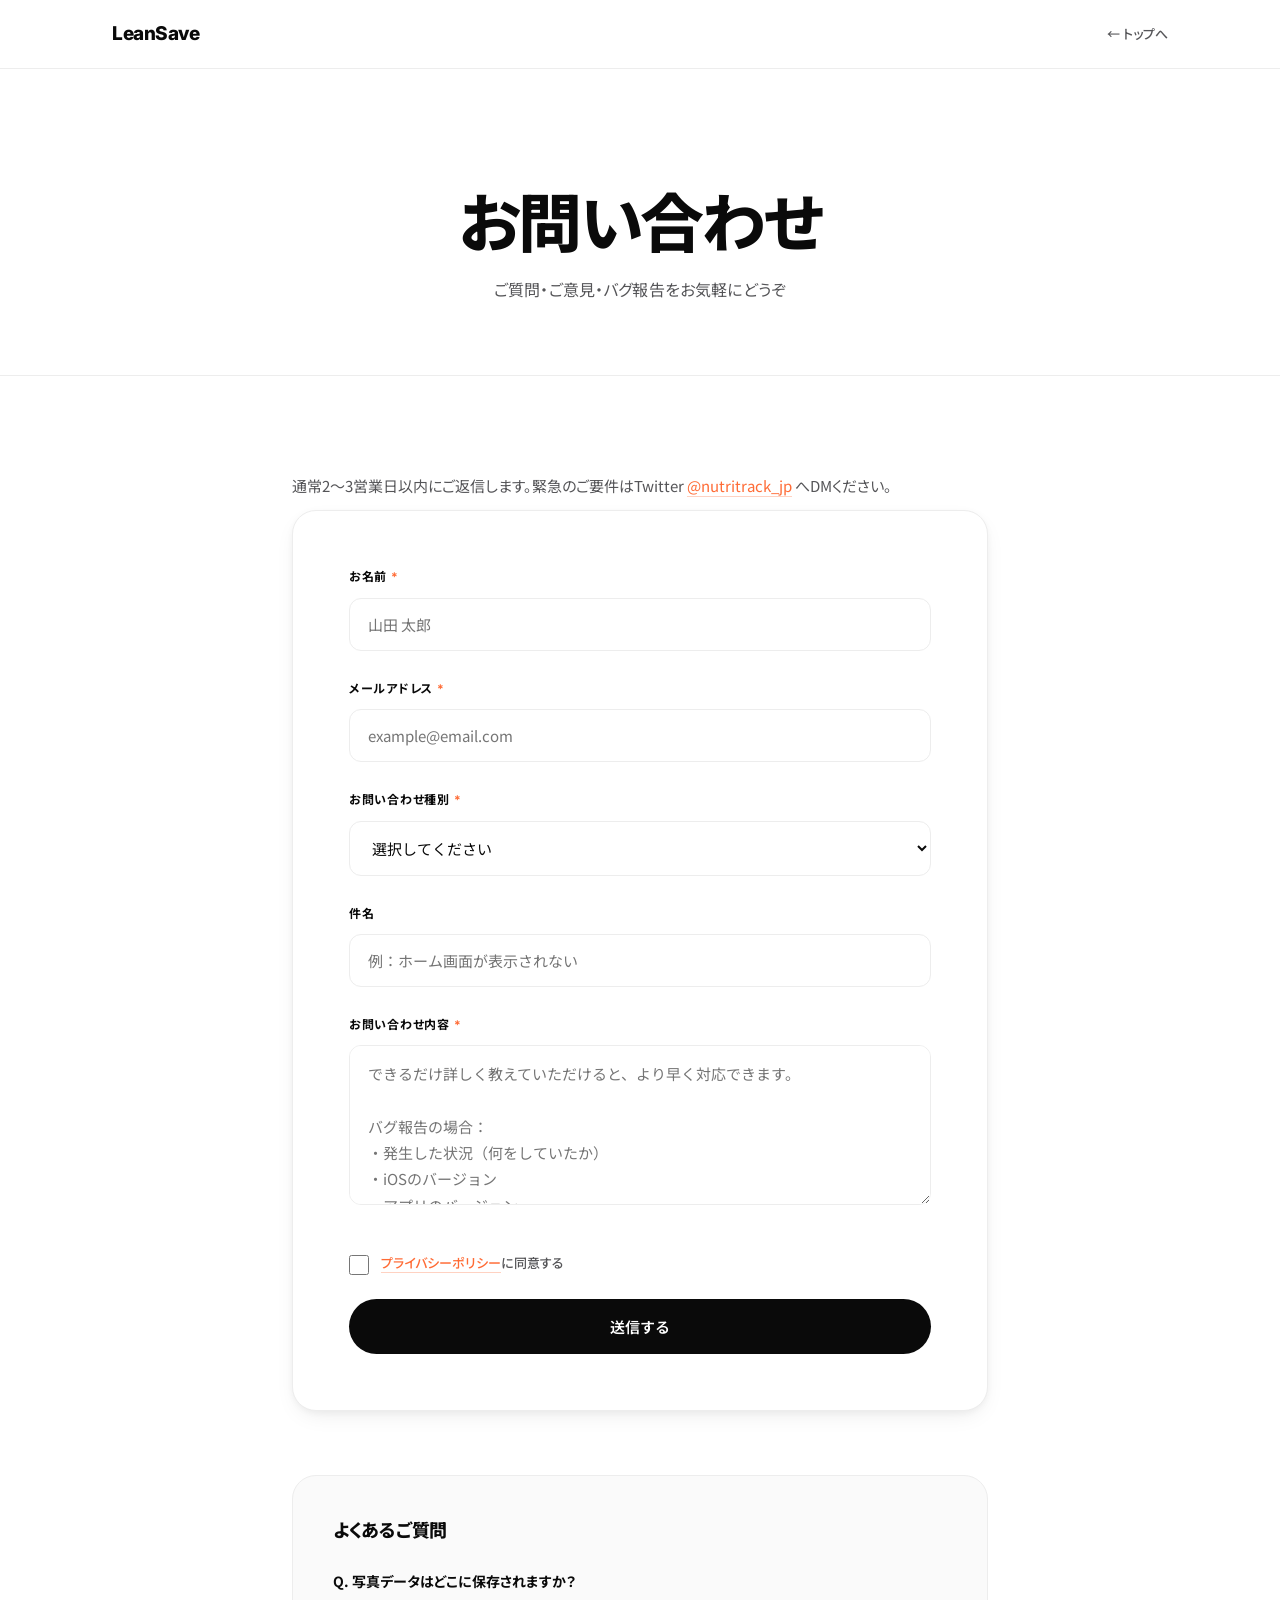
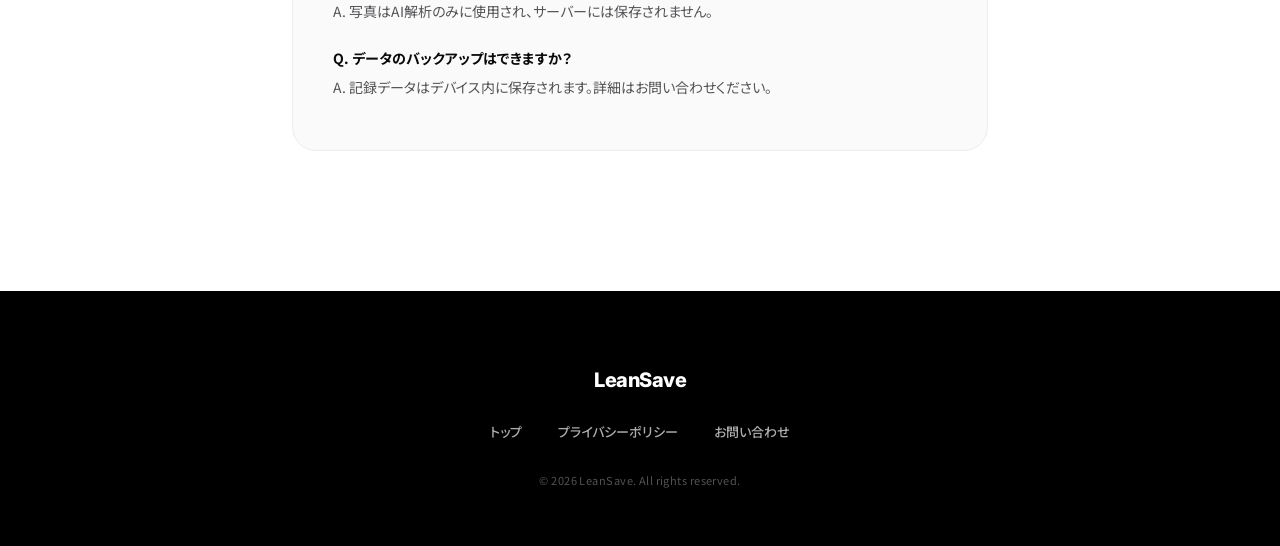
==== contact.html @ c2c053e9 "Initial LP" ====
<!DOCTYPE html>
<html lang="ja">
<head>
  <meta charset="UTF-8">
  <meta name="viewport" content="width=device-width, initial-scale=1.0">
  <title>お問い合わせ | LeanSave</title>
  <link rel="stylesheet" href="style.css">
</head>
<body>

<nav>
  <div class="inner">
    <a href="index.html" class="nav-logo">LeanSave</a>
    <a href="index.html" class="nav-back">← トップへ</a>
  </div>
</nav>

<div class="page-header">
  <h1>お問い合わせ</h1>
  <p>ご質問・ご意見・バグ報告をお気軽にどうぞ</p>
</div>

<div class="page-content">
  <p class="contact-lead">
    通常2〜3営業日以内にご返信します。緊急のご要件はTwitter
    <a href="https://twitter.com/nutritrack_jp" target="_blank" rel="noopener">@nutritrack_jp</a>
    へDMください。
  </p>

  <div class="contact-form">
    <form id="contact-form" onsubmit="handleSubmit(event)">

      <div class="form-group">
        <label for="name">お名前<span class="required">*</span></label>
        <input type="text" id="name" name="name" placeholder="山田 太郎" required>
      </div>

      <div class="form-group">
        <label for="email">メールアドレス<span class="required">*</span></label>
        <input type="email" id="email" name="email" placeholder="example@email.com" required>
      </div>

      <div class="form-group">
        <label for="category">お問い合わせ種別<span class="required">*</span></label>
        <select id="category" name="category" required>
          <option value="" disabled selected>選択してください</option>
          <option value="bug">バグ報告・不具合</option>
          <option value="feature">機能要望・改善提案</option>
          <option value="privacy">プライバシー・データについて</option>
          <option value="press">取材・プレス関連</option>
          <option value="other">その他</option>
        </select>
      </div>

      <div class="form-group">
        <label for="subject">件名</label>
        <input type="text" id="subject" name="subject" placeholder="例：ホーム画面が表示されない">
      </div>

      <div class="form-group">
        <label for="message">お問い合わせ内容<span class="required">*</span></label>
        <textarea id="message" name="message" placeholder="できるだけ詳しく教えていただけると、より早く対応できます。&#10;&#10;バグ報告の場合：&#10;・発生した状況（何をしていたか）&#10;・iOSのバージョン&#10;・アプリのバージョン" required></textarea>
      </div>

      <div class="form-privacy">
        <input type="checkbox" id="privacy-agree" required>
        <label for="privacy-agree">
          <a href="privacy.html">プライバシーポリシー</a>に同意する
        </label>
      </div>

      <div class="form-submit">
        <button type="submit" class="btn-primary-full">送信する</button>
      </div>

    </form>

    <div id="success-message" class="success-panel" role="status" aria-live="polite">
      <div class="success-icon" aria-hidden="true">
        <svg viewBox="0 0 24 24" fill="none" stroke="currentColor" stroke-width="2.5" stroke-linecap="round" stroke-linejoin="round"><path d="M20 6L9 17l-5-5"></path></svg>
      </div>
      <h3>送信完了しました</h3>
      <p>お問い合わせありがとうございます。<br>2〜3営業日以内にご返信します。</p>
      <button onclick="resetForm()" class="btn-outline">新しいお問い合わせ</button>
    </div>
  </div>

  <div class="faq-panel">
    <h3>よくあるご質問</h3>
    <div class="faq-item">
      <p class="q">Q. 写真データはどこに保存されますか？</p>
      <p class="a">A. 写真はAI解析のみに使用され、サーバーには保存されません。</p>
    </div>
    <div class="faq-item">
      <p class="q">Q. データのバックアップはできますか？</p>
      <p class="a">A. 記録データはデバイス内に保存されます。詳細はお問い合わせください。</p>
    </div>
  </div>
</div>

<footer>
  <div class="footer-logo">LeanSave</div>
  <div class="footer-links">
    <a href="index.html">トップ</a>
    <a href="privacy.html">プライバシーポリシー</a>
    <a href="contact.html">お問い合わせ</a>
  </div>
  <div class="footer-copy">© 2026 LeanSave. All rights reserved.</div>
</footer>

<script>
function handleSubmit(e) {
  e.preventDefault();
  document.getElementById('contact-form').style.display = 'none';
  document.getElementById('success-message').style.display = 'block';
  window.scrollTo({ top: document.querySelector('.contact-form').offsetTop - 80, behavior: 'smooth' });
}

function resetForm() {
  document.getElementById('contact-form').reset();
  document.getElementById('contact-form').style.display = 'block';
  document.getElementById('success-message').style.display = 'none';
}
</script>

</body>
</html>
---- style.css ----
@import url('https://fonts.googleapis.com/css2?family=Inter:wght@400;500;600;700;800;900&family=Noto+Sans+JP:wght@400;500;700;900&display=swap');

/* ==========================================================================
   LeanSave LP — Simple / Premium / Mobile-first
   ========================================================================== */

*, *::before, *::after { box-sizing: border-box; margin: 0; padding: 0; }

:root {
  /* Brand */
  --accent: #FF6B35;
  --accent-dark: #E85A27;
  --accent-soft: #FFF3EC;
  --gradient: linear-gradient(135deg, #FF6B35 0%, #FF8C5A 100%);

  /* Neutrals — near-monochrome */
  --bg: #FFFFFF;
  --bg-soft: #FAFAFA;
  --bg-dark: #0A0A0A;
  --surface: #F5F5F5;
  --surface-2: #EFEFEF;
  --border: #EDEDED;
  --border-strong: #DCDCDC;
  --text-primary: #0A0A0A;
  --text-secondary: #555558;
  --text-tertiary: #9A9AA0;
  --text-on-dark: #FFFFFF;
  --text-on-dark-dim: rgba(255, 255, 255, 0.56);

  /* Radii */
  --radius-sm: 10px;
  --radius-md: 16px;
  --radius-lg: 24px;
  --radius-xl: 32px;

  /* Shadows */
  --shadow-sm: 0 1px 2px rgba(10, 10, 10, 0.04), 0 2px 6px rgba(10, 10, 10, 0.04);
  --shadow-md: 0 8px 24px -8px rgba(10, 10, 10, 0.10), 0 2px 6px rgba(10, 10, 10, 0.04);
  --shadow-lg: 0 32px 80px -24px rgba(10, 10, 10, 0.24), 0 8px 24px rgba(10, 10, 10, 0.06);
  --shadow-accent: 0 12px 32px -10px rgba(255, 107, 53, 0.45);

  /* Motion */
  --ease: cubic-bezier(0.22, 1, 0.36, 1);

  /* Typography */
  --font-display: 'Inter', 'Noto Sans JP', -apple-system, BlinkMacSystemFont, sans-serif;
  --font-body: 'Noto Sans JP', 'Inter', -apple-system, BlinkMacSystemFont, sans-serif;
}

html { scroll-behavior: smooth; -webkit-text-size-adjust: 100%; }

body {
  font-family: var(--font-body);
  background: var(--bg);
  color: var(--text-primary);
  line-height: 1.7;
  font-size: 16px;
  font-feature-settings: "palt";
  -webkit-font-smoothing: antialiased;
  -moz-osx-font-smoothing: grayscale;
  text-rendering: optimizeLegibility;
}

a { color: var(--text-primary); text-decoration: none; transition: opacity 0.2s var(--ease); }
a:hover { opacity: 0.7; }

button { font-family: inherit; }
img, svg { display: block; max-width: 100%; }

:focus-visible {
  outline: 2px solid var(--accent);
  outline-offset: 3px;
  border-radius: 6px;
}

/* ==========================================================================
   Layout
   ========================================================================== */
.container { max-width: 1120px; margin: 0 auto; padding: 0 32px; }
.container-narrow { max-width: 880px; margin: 0 auto; padding: 0 32px; }

/* ==========================================================================
   Nav
   ========================================================================== */
nav {
  position: sticky; top: 0; z-index: 100;
  background: rgba(255, 255, 255, 0.82);
  backdrop-filter: saturate(180%) blur(20px);
  -webkit-backdrop-filter: saturate(180%) blur(20px);
  border-bottom: 1px solid var(--border);
  padding: 18px 0;
}
nav .inner {
  max-width: 1120px; margin: 0 auto; padding: 0 32px;
  display: flex; align-items: center; justify-content: space-between;
}
.nav-logo {
  font-family: var(--font-display);
  font-size: 19px; font-weight: 800;
  color: var(--text-primary);
  letter-spacing: -0.025em;
  display: flex;
  align-items: center;
  gap: 8px;
}
.nav-logo-img {
  width: 28px;
  height: 28px;
  object-fit: contain;
}
.nav-logo:hover { opacity: 1; }
.footer-logo-img {
  width: 32px;
  height: 32px;
  object-fit: contain;
  display: block;
  margin: 0 auto 8px;
}
.nav-back {
  font-size: 13px;
  color: var(--text-secondary);
  font-weight: 500;
}
.nav-cta {
  background: var(--text-primary);
  color: #fff;
  border: none;
  border-radius: 999px;
  padding: 11px 22px;
  font-size: 13px;
  font-weight: 600;
  cursor: pointer;
  letter-spacing: 0.01em;
  transition: transform 0.3s var(--ease), background 0.3s var(--ease);
}
.nav-cta:hover { transform: translateY(-1px); background: var(--accent); }
.nav-cta:active { transform: translateY(0); }

/* ==========================================================================
   Hero
   ========================================================================== */
.hero {
  position: relative;
  padding: 140px 32px 160px;
  text-align: center;
  overflow: hidden;
  background: #FFFFFF;
}
.hero::before {
  content: '';
  position: absolute;
  top: -20%; left: 50%;
  width: 1100px; height: 1100px;
  transform: translateX(-50%);
  background: radial-gradient(circle at center, rgba(255, 107, 53, 0.08), transparent 55%);
  pointer-events: none;
  z-index: 0;
}
.hero > * { position: relative; z-index: 1; }

.hero-eyebrow {
  display: inline-block;
  font-family: var(--font-display);
  font-size: 12px;
  font-weight: 600;
  color: var(--accent);
  letter-spacing: 0.22em;
  text-transform: uppercase;
  margin-bottom: 36px;
}

.hero h1 {
  font-family: var(--font-display);
  font-size: clamp(44px, 8vw, 80px);
  font-weight: 800;
  line-height: 1.08;
  letter-spacing: -0.045em;
  margin-bottom: 32px;
  color: var(--text-primary);
  max-width: 980px;
  margin-left: auto;
  margin-right: auto;
}
.hero h1 .accent {
  background: var(--gradient);
  -webkit-background-clip: text;
  background-clip: text;
  color: transparent;
}

.hero-sub {
  font-size: 17px;
  color: var(--text-secondary);
  max-width: 520px;
  margin: 0 auto 56px;
  line-height: 1.75;
  letter-spacing: 0.005em;
}

/* Hero form — pill shape */
.hero-form {
  display: flex;
  gap: 6px;
  justify-content: center;
  max-width: 480px;
  margin: 0 auto 16px;
  padding: 6px;
  background: #fff;
  border: 1px solid var(--border-strong);
  border-radius: 999px;
  box-shadow: var(--shadow-md);
  flex-wrap: wrap;
}
.hero-form input[type="email"] {
  flex: 1; min-width: 200px;
  padding: 14px 22px;
  border: none;
  background: transparent;
  font-size: 15px;
  font-family: inherit;
  outline: none;
  color: var(--text-primary);
}
.hero-form input[type="email"]::placeholder { color: var(--text-tertiary); }

.btn-primary {
  background: var(--text-primary);
  color: #fff;
  border: none;
  border-radius: 999px;
  padding: 14px 28px;
  font-size: 14px;
  font-weight: 600;
  cursor: pointer;
  letter-spacing: 0.01em;
  transition: transform 0.3s var(--ease), background 0.3s var(--ease);
  white-space: nowrap;
}
.btn-primary:hover { transform: translateY(-1px); background: var(--accent); }
.btn-primary:active { transform: translateY(0); }

.hero-note {
  font-size: 12px;
  color: var(--text-tertiary);
  letter-spacing: 0.04em;
  margin-bottom: 96px;
}
.hero-note .dot { display: inline-block; margin: 0 10px; opacity: 0.4; }

/* ==========================================================================
   Mockup phones (three screens)
   ========================================================================== */
.mockup-wrap {
  margin-top: 24px;
  position: relative;
}
.mockup-wrap::after {
  content: '';
  position: absolute;
  left: 50%; bottom: -20px;
  transform: translateX(-50%);
  width: 70%; max-width: 500px; height: 80px;
  background: radial-gradient(ellipse at center, rgba(255, 107, 53, 0.15), transparent 70%);
  filter: blur(24px);
  pointer-events: none;
}

/* 3D Scene */
.mockup-3d-scene {
  perspective: 1200px;
  perspective-origin: 50% 40%;
}

.mockup-phones {
  transform-style: preserve-3d;
  display: flex;
  gap: 20px;
  justify-content: center;
  align-items: flex-end;
  position: relative;
}
.mockup-phones > div { display: flex; flex-direction: column; align-items: center; }

.mockup-phone {
  width: 210px; height: 426px;
  background: #0A0A0A;
  border-radius: 38px;
  border: 1px solid rgba(255, 255, 255, 0.08);
  box-shadow:
    0 28px 56px -18px rgba(10, 10, 10, 0.28),
    0 10px 24px rgba(10, 10, 10, 0.08),
    inset 0 0 0 1.5px rgba(255, 255, 255, 0.10);
  position: relative;
  overflow: visible;
  transition: transform 0.6s var(--ease);
}

/* サイドフォン(左) */
.mockup-phones > div:nth-child(1) .mockup-phone {
  transform: rotateY(12deg) rotateX(3deg) translateZ(-20px) scale(0.88);
  transform-origin: center bottom;
}

/* メインフォン(中央)- 最前面 */
.mockup-phone.main {
  width: 244px; height: 496px;
  transform: rotateY(-2deg) rotateX(5deg) translateZ(60px);
  transform-origin: center bottom;
  box-shadow:
    0 0 0 1px rgba(255,255,255,0.1),
    0 32px 80px -16px rgba(15,15,16,0.5),
    0 8px 32px rgba(255,107,53,0.25),
    inset 0 0 0 1.5px rgba(255, 255, 255, 0.12);
  z-index: 2;
}

/* サイドフォン(右) */
.mockup-phones > div:nth-child(3) .mockup-phone {
  transform: rotateY(-12deg) rotateX(3deg) translateZ(-20px) scale(0.88);
  transform-origin: center bottom;
}

/* hover で浮き上がる */
.mockup-phone.main:hover {
  transform: rotateY(-2deg) rotateX(3deg) translateZ(80px);
  transition: transform 0.6s cubic-bezier(0.22, 1, 0.36, 1);
}
.mockup-phone::before {
  content: '';
  position: absolute;
  inset: 0;
  background: linear-gradient(135deg, rgba(255, 255, 255, 0.10) 0%, transparent 32%, transparent 78%, rgba(255, 255, 255, 0.04) 100%);
  pointer-events: none;
  z-index: 5;
  border-radius: inherit;
}
.mockup-phone::after {
  content: '';
  position: absolute;
  top: 11px; left: 50%;
  transform: translateX(-50%);
  width: 62px; height: 17px;
  background: #0A0A0A;
  border-radius: 999px;
  z-index: 4;
  box-shadow: inset 0 0 0 1px rgba(255, 255, 255, 0.08);
}
.mockup-phone.main::after { width: 74px; height: 19px; top: 13px; }

.mockup-statusbar { display: none; }
.mockup-signal {
  width: 14px; height: 8px;
  background:
    linear-gradient(to right, currentColor 22%, rgba(10,10,10,0.22) 22% 46%, currentColor 46% 70%, rgba(10,10,10,0.22) 70% 94%, currentColor 94%);
  border-radius: 1px;
  color: var(--text-primary);
}

/* Screen base */
.mockup-screen {
  position: absolute;
  inset: 6px 6px 6px;
  border-radius: 32px;
  padding: 16px 0 0;
  background: #FFFFFF;
  display: flex;
  flex-direction: column;
  overflow: visible;
}
.mockup-phone.main .mockup-screen {
  inset: 7px 7px 7px;
  border-radius: 36px;
  padding: 18px 0 0;
}

/* Screen header shared */
.screen-header {
  display: flex;
  justify-content: space-between;
  align-items: center;
  margin-bottom: 14px;
}
.screen-title {
  font-family: var(--font-display);
  font-size: 10.5px;
  font-weight: 700;
  color: var(--text-primary);
  letter-spacing: 0.02em;
  text-transform: uppercase;
}
.screen-chip {
  font-family: var(--font-display);
  font-size: 9px;
  font-weight: 700;
  padding: 3px 8px;
  border-radius: 999px;
  letter-spacing: 0.04em;
}
.screen-chip.chip-ok {
  background: rgba(16, 185, 129, 0.12);
  color: #047857;
}
.screen-chip.chip-progress {
  background: var(--accent-soft);
  color: var(--accent-dark);
}

/* -------- Screen 1: 食費管理 -------- */
.screen-budget {
  background: linear-gradient(180deg, #FFF8F4 0%, #FFFFFF 55%);
  overflow: visible;
  padding-left: 16px;
  padding-right: 16px;
}
.budget-hero {
  display: flex;
  align-items: baseline;
  gap: 4px;
  justify-content: center;
  margin: 8px 0 12px;
}
.budget-current {
  font-family: var(--font-display);
  font-size: 28px;
  font-weight: 800;
  letter-spacing: -0.035em;
  color: var(--text-primary);
  line-height: 1;
}
/* 画面1: ¥12,400 を左に飛び出し */
.screen-budget .budget-hero {
  position: absolute;
  top: 32%;
  left: -22px;
  right: auto;
  margin: 0;
  flex-direction: column;
  align-items: flex-start;
  gap: 2px;
  background: #fff;
  padding: 10px 14px 10px 16px;
  border-radius: 14px;
  box-shadow:
    0 16px 40px -8px rgba(10, 10, 10, 0.18),
    0 4px 14px rgba(255, 107, 53, 0.18),
    0 0 0 1px rgba(10, 10, 10, 0.04);
  z-index: 12;
}
.screen-budget .budget-current {
  font-size: 30px;
  font-weight: 900;
  letter-spacing: -0.04em;
  background: linear-gradient(135deg, #0A0A0A 0%, #3D2817 100%);
  -webkit-background-clip: text;
  background-clip: text;
  color: transparent;
  line-height: 0.92;
}
.screen-budget .budget-target {
  font-size: 9px;
  font-weight: 700;
  color: var(--text-tertiary);
  letter-spacing: 0.02em;
}
/* プログレスバーを左に飛び出し */
.screen-budget .budget-bar {
  position: absolute;
  top: 58%;
  left: -14px;
  right: 14px;
  width: auto;
  height: 10px;
  margin: 0;
  z-index: 11;
  background: rgba(255, 255, 255, 0.9);
  box-shadow:
    0 8px 22px -4px rgba(255, 107, 53, 0.28),
    0 0 0 1px rgba(10, 10, 10, 0.06);
}
.screen-budget .budget-bar-fill {
  box-shadow:
    0 0 16px rgba(255, 107, 53, 0.6),
    0 0 4px rgba(255, 107, 53, 0.8);
}
.budget-target {
  font-family: var(--font-display);
  font-size: 11px;
  font-weight: 600;
  color: var(--text-tertiary);
  letter-spacing: -0.01em;
}
.budget-bar {
  height: 8px;
  background: var(--surface-2);
  border-radius: 999px;
  overflow: hidden;
  margin-bottom: 14px;
  position: relative;
}
.budget-bar-fill {
  height: 100%;
  background: var(--gradient);
  border-radius: 999px;
  box-shadow: 0 0 10px rgba(255, 107, 53, 0.4);
}
.budget-meta {
  display: grid;
  grid-template-columns: 1fr 1fr;
  gap: 8px;
  margin-bottom: 12px;
}
/* hero/bar が絶対配置で飛び出すため、下半分にオフセット */
.screen-budget .budget-meta {
  margin-top: auto;
  margin-bottom: 10px;
}
.screen-budget .budget-day {
  margin-top: 0;
}
.meta-cell {
  background: var(--surface);
  border-radius: 10px;
  padding: 9px 6px;
  text-align: center;
}
.meta-value {
  font-family: var(--font-display);
  font-size: 13px;
  font-weight: 800;
  color: var(--text-primary);
  letter-spacing: -0.015em;
  line-height: 1.15;
}
.meta-label {
  font-size: 9px;
  color: var(--text-tertiary);
  margin-top: 3px;
  letter-spacing: 0.04em;
}
.budget-day {
  margin-top: auto;
  display: flex;
  justify-content: space-between;
  align-items: center;
  padding: 10px 12px;
  background: linear-gradient(135deg, rgba(255, 107, 53, 0.08), rgba(255, 140, 90, 0.04));
  border: 1px solid rgba(255, 107, 53, 0.16);
  border-radius: 10px;
}
.budget-day-label {
  font-size: 9px;
  font-weight: 600;
  color: var(--text-secondary);
  letter-spacing: 0.04em;
}
.budget-day-value {
  font-family: var(--font-display);
  font-size: 13px;
  font-weight: 800;
  color: var(--accent-dark);
  letter-spacing: -0.01em;
}

/* -------- Screen 2: AI解析 (center, main) -------- */
.screen-home {
  background: #FFFFFF;
  align-items: center;
  text-align: center;
  padding: 0 16px !important;
  overflow: visible;
}
.ai-badge {
  position: absolute;
  top: 46px;
  left: 50%;
  transform: translateX(-50%);
  display: inline-flex;
  align-items: center;
  gap: 6px;
  font-family: var(--font-display);
  font-size: 9.5px;
  font-weight: 700;
  color: #fff;
  background: rgba(10, 10, 10, 0.72);
  backdrop-filter: blur(10px);
  padding: 6px 12px;
  border-radius: 999px;
  letter-spacing: 0.04em;
  z-index: 12;
  white-space: nowrap;
  box-shadow: 0 4px 18px rgba(10, 10, 10, 0.22);
}
.ai-dot {
  width: 5px; height: 5px;
  border-radius: 50%;
  background: var(--accent);
  box-shadow: 0 0 0 3px rgba(255, 107, 53, 0.35);
  animation: pulse 2s ease-in-out infinite;
}
@keyframes pulse {
  0%, 100% { opacity: 1; transform: scale(1); }
  50% { opacity: 0.6; transform: scale(0.85); }
}
/* 食事写真を画面上半分にフルブリード */
.screen-home .food-photo {
  position: absolute;
  top: 0;
  left: 0;
  right: 0;
  height: 54%;
  width: auto;
  margin: 0;
  border-radius: 0;
  border-top-left-radius: 26px;
  border-top-right-radius: 26px;
  background:
    radial-gradient(circle at 35% 38%, rgba(240, 200, 110, 0.75), transparent 36%),
    radial-gradient(circle at 68% 30%, rgba(210, 155, 70, 0.60), transparent 32%),
    radial-gradient(circle at 22% 72%, rgba(245, 240, 220, 0.50), transparent 30%),
    radial-gradient(circle at 75% 70%, rgba(100, 140, 70, 0.38), transparent 32%),
    radial-gradient(circle at 52% 55%, rgba(180, 110, 45, 0.50), transparent 42%),
    linear-gradient(160deg, #2C1A0E 0%, #5C3317 22%, #8B5E2A 44%, #C4923E 66%, #E8BC68 84%, #D4A84B 100%);
  box-shadow:
    inset 0 -60px 80px rgba(20, 10, 5, 0.55),
    inset 0 20px 50px rgba(220, 180, 80, 0.10),
    inset 0 0 0 1px rgba(255, 255, 255, 0.08),
    0 18px 40px -10px rgba(120, 70, 20, 0.28);
  overflow: hidden;
  z-index: 1;
}
.screen-home .food-photo::before {
  content: '';
  position: absolute;
  inset: 0;
  background:
    radial-gradient(circle at 22% 16%, rgba(255, 255, 255, 0.65), transparent 38%),
    radial-gradient(circle at 78% 80%, rgba(255, 140, 40, 0.25), transparent 36%);
  z-index: 3;
}
.screen-home .food-photo-tag {
  position: absolute;
  top: 54px;
  right: 12px;
  background: rgba(10, 10, 10, 0.85);
  backdrop-filter: blur(8px);
  color: #fff;
  font-family: var(--font-display);
  font-size: 11px;
  font-weight: 800;
  padding: 5px 11px;
  border-radius: 999px;
  letter-spacing: -0.01em;
  z-index: 3;
}
/* 下半分のコンテンツ配置 */
.screen-home .food-name {
  position: absolute;
  top: 60%;
  left: 0;
  right: 0;
  font-family: var(--font-display);
  font-size: 16px;
  font-weight: 800;
  color: var(--text-primary);
  letter-spacing: -0.015em;
  margin: 0;
  padding: 0 20px;
  z-index: 6;
  text-align: left;
}
.screen-home .food-name::before {
  content: 'MEAL';
  display: block;
  font-size: 8px;
  font-weight: 800;
  color: var(--accent);
  letter-spacing: 0.16em;
  text-transform: uppercase;
  margin-bottom: 3px;
}
/* カロリー数値を右に飛び出し */
.screen-home .food-calories {
  position: absolute;
  top: 50%;
  right: -44px;
  transform: translateY(-54%);
  display: flex;
  flex-direction: column;
  align-items: flex-start;
  gap: 0;
  margin: 0;
  background: #fff;
  border-radius: 18px;
  padding: 10px 16px 10px;
  border-top: 2px solid var(--accent);
  box-shadow:
    0 18px 44px -6px rgba(255, 107, 53, 0.48),
    0 6px 18px rgba(10, 10, 10, 0.14),
    0 0 0 1px rgba(255, 107, 53, 0.14);
  z-index: 14;
}
.screen-home .cal-num {
  font-family: var(--font-display);
  font-size: 44px;
  font-weight: 900;
  letter-spacing: -0.05em;
  background: linear-gradient(135deg, #FF6B35 0%, #FF8C5A 60%, #FFB347 100%);
  -webkit-background-clip: text;
  background-clip: text;
  color: transparent;
  line-height: 0.92;
}
.screen-home .cal-unit {
  font-family: var(--font-display);
  font-size: 10px;
  font-weight: 800;
  color: var(--accent-dark);
  letter-spacing: 0.12em;
  text-transform: uppercase;
  margin-top: 2px;
}
.cal-num {
  font-family: var(--font-display);
  font-size: 36px;
  font-weight: 800;
  letter-spacing: -0.04em;
  background: var(--gradient);
  -webkit-background-clip: text;
  background-clip: text;
  color: transparent;
  line-height: 1;
}
.cal-unit {
  font-family: var(--font-display);
  font-size: 11px;
  font-weight: 700;
  color: var(--text-tertiary);
  letter-spacing: 0.05em;
  text-transform: uppercase;
}
.food-photo {
  width: 100%;
  height: 96px;
  border-radius: 14px;
  background:
    radial-gradient(circle at 28% 32%, rgba(255, 200, 80, 0.95), transparent 44%),
    radial-gradient(circle at 72% 58%, rgba(255, 107, 53, 0.80), transparent 48%),
    radial-gradient(circle at 50% 82%, rgba(34, 197, 94, 0.55), transparent 42%),
    linear-gradient(135deg, #FFD7A8 0%, #FFB080 50%, #F9A46A 100%);
  position: relative;
  margin-bottom: 14px;
}
.food-photo-tag {
  background: rgba(10, 10, 10, 0.88);
  color: #fff;
  font-family: var(--font-display);
  font-size: 10px;
  font-weight: 800;
  padding: 4px 9px;
  border-radius: 999px;
}
.food-name {
  font-family: var(--font-display);
  font-size: 14px;
  font-weight: 700;
  color: var(--text-primary);
  letter-spacing: -0.01em;
  margin-bottom: 4px;
}
.food-calories {
  display: flex;
  align-items: baseline;
  justify-content: center;
  gap: 5px;
  margin-bottom: 16px;
}
/* PFC バーをメイン画面下部から飛び出し */
.screen-home .pfc-bars {
  position: absolute;
  left: 14px;
  right: 14px;
  bottom: -28px;
  display: flex;
  flex-direction: column;
  gap: 8px;
  margin: 0;
  padding: 10px 14px 14px;
  background: #fff;
  border-radius: 18px;
  border-top: 2px solid var(--surface-2);
  box-shadow:
    0 20px 48px -10px rgba(10, 10, 10, 0.22),
    0 6px 20px rgba(255, 107, 53, 0.16),
    0 0 0 1px rgba(10, 10, 10, 0.04);
  z-index: 11;
}
.pfc-bars {
  width: 100%;
  display: flex;
  flex-direction: column;
  gap: 9px;
  margin-top: auto;
}
.pfc-row {
  display: flex;
  align-items: center;
  gap: 9px;
}
.pfc-label {
  width: 14px;
  font-family: var(--font-display);
  font-size: 10px;
  font-weight: 800;
  color: var(--text-primary);
  letter-spacing: 0.02em;
}
.pfc-track {
  flex: 1;
  height: 6px;
  background: var(--surface-2);
  border-radius: 999px;
  overflow: hidden;
}
.pfc-fill {
  display: block;
  height: 100%;
  border-radius: 999px;
}
.pfc-fill.pfc-p { background: linear-gradient(90deg, #3B82F6, #60A5FA); }
.pfc-fill.pfc-f { background: linear-gradient(90deg, #F59E0B, #FBBF24); }
.pfc-fill.pfc-c { background: linear-gradient(90deg, #10B981, #34D399); }
.pfc-value {
  width: 24px;
  text-align: right;
  font-family: var(--font-display);
  font-size: 9.5px;
  font-weight: 700;
  color: var(--text-secondary);
  letter-spacing: -0.01em;
}

/* -------- Scan animation elements -------- */
/* スキャンライン */
.scan-line {
  position: absolute;
  left: 0;
  right: 0;
  height: 2px;
  background: linear-gradient(90deg, transparent 0%, rgba(255, 107, 53, 0.9) 40%, rgba(255, 200, 80, 0.95) 50%, rgba(255, 107, 53, 0.9) 60%, transparent 100%);
  box-shadow: 0 0 10px rgba(255, 107, 53, 0.7), 0 0 20px rgba(255, 107, 53, 0.3);
  z-index: 4;
  animation: scan-move 2.4s ease-in-out infinite;
  pointer-events: none;
}
@keyframes scan-move {
  0%   { top: 10%; opacity: 0; }
  8%   { opacity: 1; }
  88%  { opacity: 1; }
  100% { top: 90%; opacity: 0; }
}

/* スキャングリッド */
.scan-grid {
  position: absolute;
  inset: 0;
  background-image:
    linear-gradient(rgba(255, 107, 53, 0.06) 1px, transparent 1px),
    linear-gradient(90deg, rgba(255, 107, 53, 0.06) 1px, transparent 1px);
  background-size: 16px 16px;
  z-index: 2;
  pointer-events: none;
  animation: grid-pulse 2.4s ease-in-out infinite;
}
@keyframes grid-pulse {
  0%, 100% { opacity: 0.5; }
  50%       { opacity: 1; }
}

/* コーナーマーカー（カメラフォーカス枠） */
.scan-corner {
  position: absolute;
  width: 18px;
  height: 18px;
  z-index: 5;
  pointer-events: none;
}
.scan-corner::before,
.scan-corner::after {
  content: '';
  position: absolute;
  background: rgba(255, 107, 53, 0.95);
  box-shadow: 0 0 6px rgba(255, 107, 53, 0.8);
}
/* 横線 */
.scan-corner::before { height: 2.5px; width: 100%; top: 0; left: 0; }
/* 縦線 */
.scan-corner::after  { width: 2.5px; height: 100%; top: 0; left: 0; }

.scan-corner-tl { top: 10px; left: 10px; }
.scan-corner-tr { top: 10px; right: 10px; transform: scaleX(-1); }
.scan-corner-bl { bottom: 10px; left: 10px; transform: scaleY(-1); }
.scan-corner-br { bottom: 10px; right: 10px; transform: scale(-1); }

/* -------- カロリーカード：AIラベル追加 -------- */
.cal-ai-label {
  display: block;
  font-family: var(--font-display);
  font-size: 8px;
  font-weight: 800;
  color: var(--accent);
  letter-spacing: 0.12em;
  text-transform: uppercase;
  margin-bottom: 2px;
  white-space: nowrap;
}

/* -------- PFCカード：ヘッダー -------- */
.pfc-header {
  font-family: var(--font-display);
  font-size: 8.5px;
  font-weight: 800;
  color: var(--text-tertiary);
  letter-spacing: 0.12em;
  text-transform: uppercase;
  margin-bottom: 4px;
}

/* -------- Screen 3: 目標の身体 -------- */
.screen-goal {
  background: linear-gradient(180deg, #FFF8F4 0%, #FFFFFF 65%);
  overflow: visible;
  padding-left: 16px;
  padding-right: 16px;
}
.goal-ring {
  width: 112px; height: 112px;
  border-radius: 50%;
  background: conic-gradient(var(--accent) 0% 40%, var(--surface-2) 40% 100%);
  margin: 6px auto 14px;
  position: relative;
  box-shadow: 0 6px 22px -6px rgba(255, 107, 53, 0.38);
}
/* 画面3: goal-ring を上右に飛び出し */
.screen-goal .goal-ring {
  position: absolute;
  top: -36px;
  right: -26px;
  margin: 0;
  width: 116px;
  height: 116px;
  background: conic-gradient(var(--accent) 0% 40%, rgba(255, 255, 255, 0.85) 40% 100%);
  box-shadow:
    0 20px 48px -6px rgba(255, 107, 53, 0.48),
    0 8px 22px rgba(10, 10, 10, 0.18),
    inset 0 0 0 6px rgba(255, 255, 255, 0.9);
  z-index: 12;
}
.screen-goal .goal-ring::before {
  inset: 10px;
  background: #fff;
  box-shadow: inset 0 2px 6px rgba(255, 107, 53, 0.18);
}
.goal-ring::before {
  content: '';
  position: absolute;
  inset: 9px;
  background: #fff;
  border-radius: 50%;
  box-shadow: inset 0 1px 3px rgba(0, 0, 0, 0.05);
}
.goal-ring-inner {
  position: absolute;
  inset: 0;
  display: flex;
  flex-direction: column;
  align-items: center;
  justify-content: center;
  z-index: 1;
}
.goal-ring-num {
  font-family: var(--font-display);
  font-size: 24px;
  font-weight: 800;
  color: var(--text-primary);
  letter-spacing: -0.035em;
  line-height: 1;
}
.goal-ring-num span {
  font-size: 13px;
  color: var(--accent);
  margin-left: 1px;
}
.goal-ring-sub {
  font-size: 9px;
  color: var(--text-tertiary);
  letter-spacing: 0.08em;
  text-transform: uppercase;
  margin-top: 3px;
}
.goal-weights {
  display: flex;
  align-items: center;
  gap: 8px;
  margin-bottom: 12px;
}
/* goal-ring が飛び出すため、重なりを回避して下寄せ */
.screen-goal .goal-weights {
  margin-top: 88px;
}
.weight-cell {
  flex: 1;
  background: var(--surface);
  border-radius: 10px;
  padding: 9px 4px;
  text-align: center;
}
.weight-label {
  font-size: 8px;
  font-weight: 700;
  color: var(--text-tertiary);
  letter-spacing: 0.08em;
  text-transform: uppercase;
  margin-bottom: 3px;
}
.weight-value {
  font-family: var(--font-display);
  font-size: 17px;
  font-weight: 800;
  color: var(--text-primary);
  letter-spacing: -0.025em;
  line-height: 1;
}
.weight-value span {
  font-size: 9px;
  font-weight: 700;
  color: var(--text-tertiary);
  margin-left: 1px;
}
.weight-value.goal {
  background: var(--gradient);
  -webkit-background-clip: text;
  background-clip: text;
  color: transparent;
}
.weight-arrow {
  font-family: var(--font-display);
  font-size: 14px;
  font-weight: 800;
  color: var(--text-tertiary);
}
.goal-cal {
  margin-top: auto;
  padding: 11px;
  background: var(--surface);
  border-radius: 10px;
  border: 1px solid var(--border);
}
.goal-cal-head {
  display: flex;
  justify-content: space-between;
  align-items: baseline;
  margin-bottom: 6px;
  font-size: 9px;
  font-weight: 600;
  color: var(--text-secondary);
  letter-spacing: 0.04em;
}
.goal-cal-num {
  font-family: var(--font-display);
  font-size: 12px;
  font-weight: 800;
  color: var(--text-primary);
  letter-spacing: -0.01em;
}
.goal-cal-num .u {
  font-size: 9px;
  font-weight: 600;
  color: var(--text-tertiary);
  margin-left: 1px;
}
.goal-cal-bar {
  height: 5px;
  background: var(--surface-2);
  border-radius: 999px;
  overflow: hidden;
}
.goal-cal-fill {
  height: 100%;
  background: var(--gradient);
  border-radius: 999px;
}

/* Mockup label under phone */
.mockup-label {
  text-align: center;
  font-family: var(--font-display);
  font-size: 11px;
  color: var(--text-tertiary);
  margin-top: 20px;
  font-weight: 600;
  letter-spacing: 0.1em;
  text-transform: uppercase;
}

/* ==========================================================================
   Section base
   ========================================================================== */
section { padding: 160px 32px; position: relative; }
.section-head { text-align: center; margin-bottom: 112px; }
.section-eyebrow {
  display: inline-block;
  font-family: var(--font-display);
  font-size: 12px;
  font-weight: 600;
  color: var(--accent);
  letter-spacing: 0.22em;
  text-transform: uppercase;
  margin-bottom: 20px;
}
.section-title {
  font-family: var(--font-display);
  font-size: clamp(34px, 5.5vw, 56px);
  font-weight: 800;
  letter-spacing: -0.04em;
  line-height: 1.15;
  color: var(--text-primary);
  margin-bottom: 18px;
}
.section-sub {
  color: var(--text-secondary);
  font-size: 16px;
  max-width: 560px;
  margin: 0 auto;
  line-height: 1.8;
}

/* ==========================================================================
   Features — numbered vertical blocks
   ========================================================================== */
.features-section {
  background: #FFFFFF;
}
.features-list {
  max-width: 880px;
  margin: 0 auto;
}
.feature-row {
  display: grid;
  grid-template-columns: 120px 1fr;
  gap: 48px;
  align-items: start;
  padding: 64px 0;
  border-top: 1px solid var(--border);
}
.feature-row:last-child { border-bottom: 1px solid var(--border); }
.feature-num {
  font-family: var(--font-display);
  font-size: 18px;
  font-weight: 700;
  color: var(--accent);
  letter-spacing: 0.05em;
  padding-top: 8px;
}
.feature-body h3 {
  font-family: var(--font-display);
  font-size: clamp(28px, 4vw, 40px);
  font-weight: 800;
  letter-spacing: -0.035em;
  line-height: 1.2;
  color: var(--text-primary);
  margin-bottom: 20px;
}
.feature-body p {
  font-size: 16px;
  line-height: 1.9;
  color: var(--text-secondary);
  max-width: 640px;
}

/* ==========================================================================
   CTA Section — dark
   ========================================================================== */
.cta-section {
  background: var(--bg-dark);
  position: relative;
  overflow: hidden;
  text-align: center;
  padding: 160px 32px;
  color: #fff;
}
.cta-section::before {
  content: '';
  position: absolute;
  top: 50%; left: 50%;
  width: 1100px; height: 1100px;
  transform: translate(-50%, -50%);
  background: radial-gradient(circle, rgba(255, 107, 53, 0.24), transparent 55%);
  pointer-events: none;
}
.cta-section > * { position: relative; }
.cta-section h2 {
  font-family: var(--font-display);
  font-size: clamp(40px, 7vw, 72px);
  font-weight: 800;
  margin-bottom: 28px;
  letter-spacing: -0.045em;
  line-height: 1.1;
  color: #fff;
  max-width: 880px;
  margin-left: auto;
  margin-right: auto;
}
.cta-section p {
  font-size: 17px;
  color: var(--text-on-dark-dim);
  margin-bottom: 56px;
  line-height: 1.8;
  max-width: 520px;
  margin-left: auto;
  margin-right: auto;
}

/* Dark form — white pill on dark bg */
.cta-form {
  display: flex;
  gap: 6px;
  justify-content: center;
  max-width: 480px;
  margin: 0 auto 16px;
  padding: 6px;
  background: #fff;
  border-radius: 999px;
  box-shadow: 0 24px 56px -16px rgba(0, 0, 0, 0.5);
  flex-wrap: wrap;
}
.cta-form input[type="email"] {
  flex: 1; min-width: 200px;
  padding: 14px 22px;
  border: none;
  background: transparent;
  font-size: 15px;
  font-family: inherit;
  outline: none;
  color: var(--text-primary);
}
.cta-form input[type="email"]::placeholder { color: var(--text-tertiary); }
.btn-dark-cta {
  background: var(--text-primary);
  color: #fff;
  border: none;
  border-radius: 999px;
  padding: 14px 28px;
  font-size: 14px;
  font-weight: 600;
  cursor: pointer;
  transition: transform 0.3s var(--ease), background 0.3s var(--ease);
  white-space: nowrap;
}
.btn-dark-cta:hover { transform: translateY(-1px); background: var(--accent); }
.cta-note {
  font-size: 12px;
  color: var(--text-on-dark-dim);
  letter-spacing: 0.04em;
}
.cta-note .dot { display: inline-block; margin: 0 10px; opacity: 0.4; }

/* ==========================================================================
   Footer
   ========================================================================== */
footer {
  background: #000000;
  color: rgba(255, 255, 255, 0.6);
  padding: 72px 32px 56px;
  text-align: center;
}
.footer-logo {
  font-family: var(--font-display);
  font-size: 20px; font-weight: 800;
  color: #fff;
  margin-bottom: 24px;
  letter-spacing: -0.025em;
}
.footer-links {
  display: flex; gap: 36px;
  justify-content: center;
  margin-bottom: 28px;
  flex-wrap: wrap;
}
.footer-links a {
  color: rgba(255, 255, 255, 0.68);
  font-size: 13px;
  font-weight: 500;
  transition: color 0.2s var(--ease);
}
.footer-links a:hover {
  color: #fff;
  opacity: 1;
}
.footer-copy {
  font-size: 11px;
  color: rgba(255, 255, 255, 0.32);
  letter-spacing: 0.04em;
}

/* ==========================================================================
   Sub-page common (privacy / contact)
   ========================================================================== */
.page-header {
  padding: 120px 32px 72px;
  text-align: center;
  border-bottom: 1px solid var(--border);
  background: #FFFFFF;
}
.page-header h1 {
  font-family: var(--font-display);
  font-size: clamp(40px, 6vw, 64px);
  font-weight: 800;
  margin-bottom: 16px;
  letter-spacing: -0.04em;
  line-height: 1.1;
  color: var(--text-primary);
}
.page-header p {
  color: var(--text-secondary);
  font-size: 16px;
  letter-spacing: 0.01em;
}

.page-content {
  max-width: 760px;
  margin: 0 auto;
  padding: 96px 32px 140px;
}
.page-content h2 {
  font-family: var(--font-display);
  font-size: 22px;
  font-weight: 800;
  margin: 56px 0 18px;
  color: var(--text-primary);
  letter-spacing: -0.02em;
}
.page-content h2:first-child { margin-top: 0; }
.page-content p,
.page-content li {
  font-size: 15px;
  color: var(--text-secondary);
  line-height: 1.9;
  margin-bottom: 10px;
}
.page-content a {
  color: var(--accent);
  border-bottom: 1px solid rgba(255, 107, 53, 0.3);
  transition: border-color 0.2s var(--ease);
}
.page-content a:hover {
  border-color: var(--accent);
  opacity: 1;
}
.page-content ul { padding-left: 22px; }
.page-content strong { color: var(--text-primary); font-weight: 700; }
.page-content .updated {
  font-size: 13px;
  color: var(--text-tertiary);
  margin-bottom: 48px;
  letter-spacing: 0.04em;
}

/* ==========================================================================
   Contact form
   ========================================================================== */
.contact-lead {
  margin-bottom: 48px;
  color: var(--text-secondary);
  font-size: 15px;
  line-height: 1.9;
}
.contact-lead a { color: var(--accent); border-bottom: 1px solid rgba(255, 107, 53, 0.3); }
.contact-form {
  background: #fff;
  border-radius: var(--radius-lg);
  padding: 56px;
  border: 1px solid var(--border);
  box-shadow: var(--shadow-md);
}
.form-group { margin-bottom: 28px; }
.form-group label {
  display: block;
  font-family: var(--font-display);
  font-size: 12px;
  font-weight: 700;
  margin-bottom: 10px;
  color: var(--text-primary);
  letter-spacing: 0.06em;
  text-transform: uppercase;
}
.form-group label .required {
  color: var(--accent);
  margin-left: 4px;
}
.form-group input,
.form-group select,
.form-group textarea {
  width: 100%;
  padding: 15px 18px;
  border: 1.5px solid var(--border);
  border-radius: 12px;
  font-size: 15px;
  font-family: inherit;
  outline: none;
  transition: border-color 0.2s var(--ease), box-shadow 0.2s var(--ease);
  background: #fff;
  color: var(--text-primary);
}
.form-group input:focus,
.form-group select:focus,
.form-group textarea:focus {
  border-color: var(--text-primary);
  box-shadow: 0 0 0 4px rgba(10, 10, 10, 0.06);
}
.form-group textarea { resize: vertical; min-height: 160px; line-height: 1.75; }
.form-submit { margin-top: 20px; }

.form-privacy {
  display: flex;
  align-items: flex-start;
  gap: 12px;
  padding: 12px 0 4px;
}
.form-privacy input[type="checkbox"] {
  width: 20px; height: 20px;
  margin-top: 2px;
  accent-color: var(--accent);
  cursor: pointer;
  flex-shrink: 0;
}
.form-privacy label {
  font-size: 13px;
  font-weight: 500;
  color: var(--text-secondary);
  line-height: 1.6;
  cursor: pointer;
}
.form-privacy label a {
  color: var(--accent);
  border-bottom: 1px solid rgba(255, 107, 53, 0.3);
}

.btn-primary-full {
  width: 100%;
  padding: 17px;
  border-radius: 999px;
  border: none;
  background: var(--text-primary);
  color: #fff;
  font-size: 15px;
  font-weight: 600;
  cursor: pointer;
  transition: transform 0.3s var(--ease), background 0.3s var(--ease);
  letter-spacing: 0.01em;
}
.btn-primary-full:hover { transform: translateY(-1px); background: var(--accent); }

.btn-outline {
  padding: 14px 28px;
  border-radius: 999px;
  border: 1.5px solid var(--border-strong);
  background: transparent;
  color: var(--text-primary);
  font-size: 14px;
  font-weight: 600;
  cursor: pointer;
  transition: background 0.3s var(--ease), color 0.3s var(--ease), border-color 0.3s var(--ease);
}
.btn-outline:hover {
  background: var(--text-primary);
  color: #fff;
  border-color: var(--text-primary);
}

/* Success message */
.success-panel {
  display: none;
  text-align: center;
  padding: 56px 0;
}
.success-panel .success-icon {
  width: 68px; height: 68px;
  margin: 0 auto 24px;
  border-radius: 50%;
  background: var(--accent-soft);
  display: flex;
  align-items: center;
  justify-content: center;
  color: var(--accent);
}
.success-panel .success-icon svg { width: 32px; height: 32px; }
.success-panel h3 {
  font-family: var(--font-display);
  font-size: 24px;
  margin-bottom: 12px;
  font-weight: 800;
  color: var(--text-primary);
  letter-spacing: -0.02em;
}
.success-panel p {
  color: var(--text-secondary);
  line-height: 1.8;
}
.success-panel .btn-outline {
  margin-top: 32px;
}

/* FAQ panel */
.faq-panel {
  margin-top: 64px;
  padding: 40px;
  background: var(--bg-soft);
  border-radius: var(--radius-lg);
  border: 1px solid var(--border);
}
.faq-panel h3 {
  font-family: var(--font-display);
  font-size: 18px;
  font-weight: 800;
  margin-bottom: 24px;
  color: var(--text-primary);
  letter-spacing: -0.015em;
}
.faq-item { margin-bottom: 24px; }
.faq-item:last-child { margin-bottom: 0; }
.faq-item .q {
  font-size: 14px;
  font-weight: 700;
  color: var(--text-primary);
  margin-bottom: 6px;
  line-height: 1.6;
}
.faq-item .a {
  font-size: 14px;
  color: var(--text-secondary);
  line-height: 1.75;
}

/* ==========================================================================
   Animations
   ========================================================================== */
@keyframes fadeInUp {
  from { opacity: 0; transform: translateY(24px); }
  to   { opacity: 1; transform: translateY(0); }
}
.fade-in {
  opacity: 0;
  animation: fadeInUp 0.9s var(--ease) forwards;
}
.fade-in:nth-child(1) { animation-delay: 0.05s; }
.fade-in:nth-child(2) { animation-delay: 0.15s; }
.fade-in:nth-child(3) { animation-delay: 0.25s; }

@media (prefers-reduced-motion: reduce) {
  *, *::before, *::after {
    animation-duration: 0.01ms !important;
    transition-duration: 0.01ms !important;
  }
  html { scroll-behavior: auto; }
}

/* ==========================================================================
   Responsive
   ========================================================================== */
@media (max-width: 960px) {
  section { padding: 120px 32px; }
  .section-head { margin-bottom: 80px; }
  .feature-row {
    grid-template-columns: 80px 1fr;
    gap: 32px;
    padding: 48px 0;
  }
  .hero { padding: 112px 24px 128px; }
  .hero-note { margin-bottom: 72px; }
}

@media (max-width: 640px) {
  nav { padding: 14px 0; }
  nav .inner { padding: 0 20px; }
  .nav-logo { font-size: 17px; }
  .nav-cta { padding: 9px 18px; font-size: 12px; }
  .container, .container-narrow { padding: 0 20px; }

  .hero { padding: 88px 20px 96px; }
  .hero-eyebrow { font-size: 11px; margin-bottom: 24px; }
  .hero h1 { margin-bottom: 24px; }
  .hero-sub { font-size: 15px; margin-bottom: 40px; }
  .hero-note { margin-bottom: 56px; }

  .hero-form,
  .cta-form {
    flex-direction: column;
    padding: 8px;
    border-radius: 22px;
    gap: 6px;
  }
  .hero-form input[type="email"],
  .cta-form input[type="email"] { min-width: unset; width: 100%; padding: 14px 18px; }
  .hero-form .btn-primary,
  .cta-form .btn-dark-cta { width: 100%; padding: 15px; }

  .mockup-wrap { margin-top: 16px; }
  .mockup-3d-scene { perspective: 800px; }
  .mockup-phones { gap: 10px; }
  .mockup-phone { width: 128px; height: 262px; border-radius: 26px; }
  .mockup-phone.main { width: 148px; height: 302px; }
  .mockup-phones > div:nth-child(1) .mockup-phone {
    transform: rotateY(6deg) rotateX(2deg) translateZ(-10px) scale(0.88);
  }
  .mockup-phone.main {
    transform: rotateY(-1deg) rotateX(3deg) translateZ(30px);
  }
  .mockup-phones > div:nth-child(3) .mockup-phone {
    transform: rotateY(-6deg) rotateX(2deg) translateZ(-10px) scale(0.88);
  }
  .mockup-phone::after { width: 42px; height: 12px; top: 8px; }
  .mockup-phone.main::after { width: 48px; height: 13px; top: 9px; }
  .mockup-statusbar { top: 30px; left: 14px; right: 14px; font-size: 8px; }
  .mockup-phone.main .mockup-statusbar { top: 32px; left: 16px; right: 16px; font-size: 8px; }
  .mockup-signal { width: 12px; height: 6px; }

  .mockup-screen { inset: 5px 5px 5px; padding: 14px 0 0; border-radius: 22px; }
  .mockup-phone.main .mockup-screen { inset: 5px 5px 5px; padding: 16px 0 0; border-radius: 24px; }

  .screen-header { margin-bottom: 9px; }
  .screen-title { font-size: 8.5px; }
  .screen-chip { font-size: 7px; padding: 2px 6px; }

  /* Screen 1 */
  .budget-current { font-size: 18px; }
  .budget-target { font-size: 8px; }
  .budget-bar { height: 5px; margin-bottom: 8px; }
  .budget-meta { gap: 5px; margin-bottom: 7px; }
  .meta-cell { padding: 5px 3px; border-radius: 7px; }
  .meta-value { font-size: 10px; }
  .meta-label { font-size: 7px; }
  .budget-day { padding: 5px 7px; border-radius: 7px; }
  .budget-day-label { font-size: 7px; }
  .budget-day-value { font-size: 10px; }
  /* 飛び出し要素のモバイル調整 */
  .screen-budget .budget-hero {
    top: 30%;
    left: -14px;
    padding: 6px 9px 6px 10px;
    border-radius: 9px;
  }
  .screen-budget .budget-current { font-size: 18px; }
  .screen-budget .budget-target { font-size: 6.5px; }
  .screen-budget .budget-bar {
    top: 60%;
    left: -8px;
    right: 8px;
    height: 6px;
  }
  .screen-budget .budget-meta { margin-top: auto; margin-bottom: 6px; }

  /* Screen 2 */
  .ai-badge { font-size: 7px; padding: 3px 7px; margin-bottom: 7px; }
  .ai-dot { width: 4px; height: 4px; }
  .food-photo { height: 58px; margin-bottom: 8px; border-radius: 10px; }
  .food-photo-tag { font-size: 8px; padding: 2px 6px; top: 5px; right: 5px; }
  .food-name { font-size: 10px; margin-bottom: 2px; }
  .food-calories { margin-bottom: 10px; }
  .cal-num { font-size: 22px; }
  .cal-unit { font-size: 8px; }
  .pfc-bars { gap: 5px; }
  .pfc-row { gap: 5px; }
  .pfc-label { width: 10px; font-size: 7.5px; }
  .pfc-track { height: 4px; }
  .pfc-value { width: 18px; font-size: 7px; }
  /* Screen 2 飛び出し調整 */
  .screen-home .ai-badge {
    top: 30px;
    padding: 4px 8px;
    font-size: 7px;
  }
  .screen-home .food-photo {
    height: 55%;
    border-top-left-radius: 18px;
    border-top-right-radius: 18px;
  }
  .screen-home .food-photo-tag {
    top: 36px;
    right: 8px;
    font-size: 8px;
    padding: 3px 7px;
  }
  .screen-home .food-name {
    top: 60%;
    font-size: 11px;
    padding: 0 12px;
  }
  .screen-home .food-name::before { font-size: 6px; margin-bottom: 2px; }
  .screen-home .food-calories {
    right: -26px;
    padding: 7px 10px 6px;
    border-radius: 11px;
  }
  .screen-home .cal-num { font-size: 26px; }
  .screen-home .cal-unit { font-size: 7px; }
  .screen-home .pfc-bars {
    left: 8px;
    right: 8px;
    bottom: -16px;
    padding: 8px 9px 10px;
    gap: 5px;
    border-radius: 11px;
  }

  /* Screen 3 */
  .goal-ring { width: 72px; height: 72px; margin: 0 auto 10px; }
  .goal-ring::before { inset: 6px; }
  .goal-ring-num { font-size: 15px; }
  .goal-ring-num span { font-size: 8px; }
  .goal-ring-sub { font-size: 6.5px; }
  /* 飛び出し調整 */
  .screen-goal .goal-ring {
    width: 72px;
    height: 72px;
    top: -22px;
    right: -16px;
  }
  .screen-goal .goal-ring::before { inset: 6px; }
  .screen-goal .goal-weights { margin-top: 54px; }
  .goal-weights { gap: 4px; margin-bottom: 8px; }
  .weight-cell { padding: 5px 2px; border-radius: 7px; }
  .weight-label { font-size: 6px; }
  .weight-value { font-size: 11px; }
  .weight-value span { font-size: 7px; }
  .weight-arrow { font-size: 10px; }
  .goal-cal { padding: 6px; border-radius: 7px; }
  .goal-cal-head { font-size: 7px; margin-bottom: 4px; }
  .goal-cal-num { font-size: 9px; }
  .goal-cal-num .u { font-size: 7px; }
  .goal-cal-bar { height: 4px; }

  .mockup-label { font-size: 9.5px; margin-top: 14px; }

  section { padding: 96px 20px; }
  .section-head { margin-bottom: 64px; }
  .section-eyebrow { font-size: 11px; margin-bottom: 16px; }

  .feature-row {
    grid-template-columns: 1fr;
    gap: 16px;
    padding: 44px 0;
  }
  .feature-num { font-size: 15px; padding-top: 0; }
  .feature-body h3 { margin-bottom: 14px; }
  .feature-body p { font-size: 15px; }

  .cta-section { padding: 96px 20px; }
  .cta-section p { margin-bottom: 40px; font-size: 15px; }

  .page-header { padding: 80px 20px 56px; }
  .page-content { padding: 64px 20px 96px; }
  .page-content h2 { font-size: 19px; margin: 44px 0 14px; }
  .contact-form { padding: 32px 24px; }
  .faq-panel { padding: 28px; }

  footer { padding: 56px 20px 40px; }
  .footer-links { gap: 24px; }
}

@media (max-width: 380px) {
  .mockup-phones { gap: 7px; }
  .mockup-phone { width: 108px; height: 222px; }
  .mockup-phone.main { width: 128px; height: 262px; }
  .budget-current { font-size: 16px; }
  .cal-num { font-size: 19px; }
  .goal-ring { width: 62px; height: 62px; }
  .goal-ring-num { font-size: 13px; }
  .weight-value { font-size: 10px; }
}
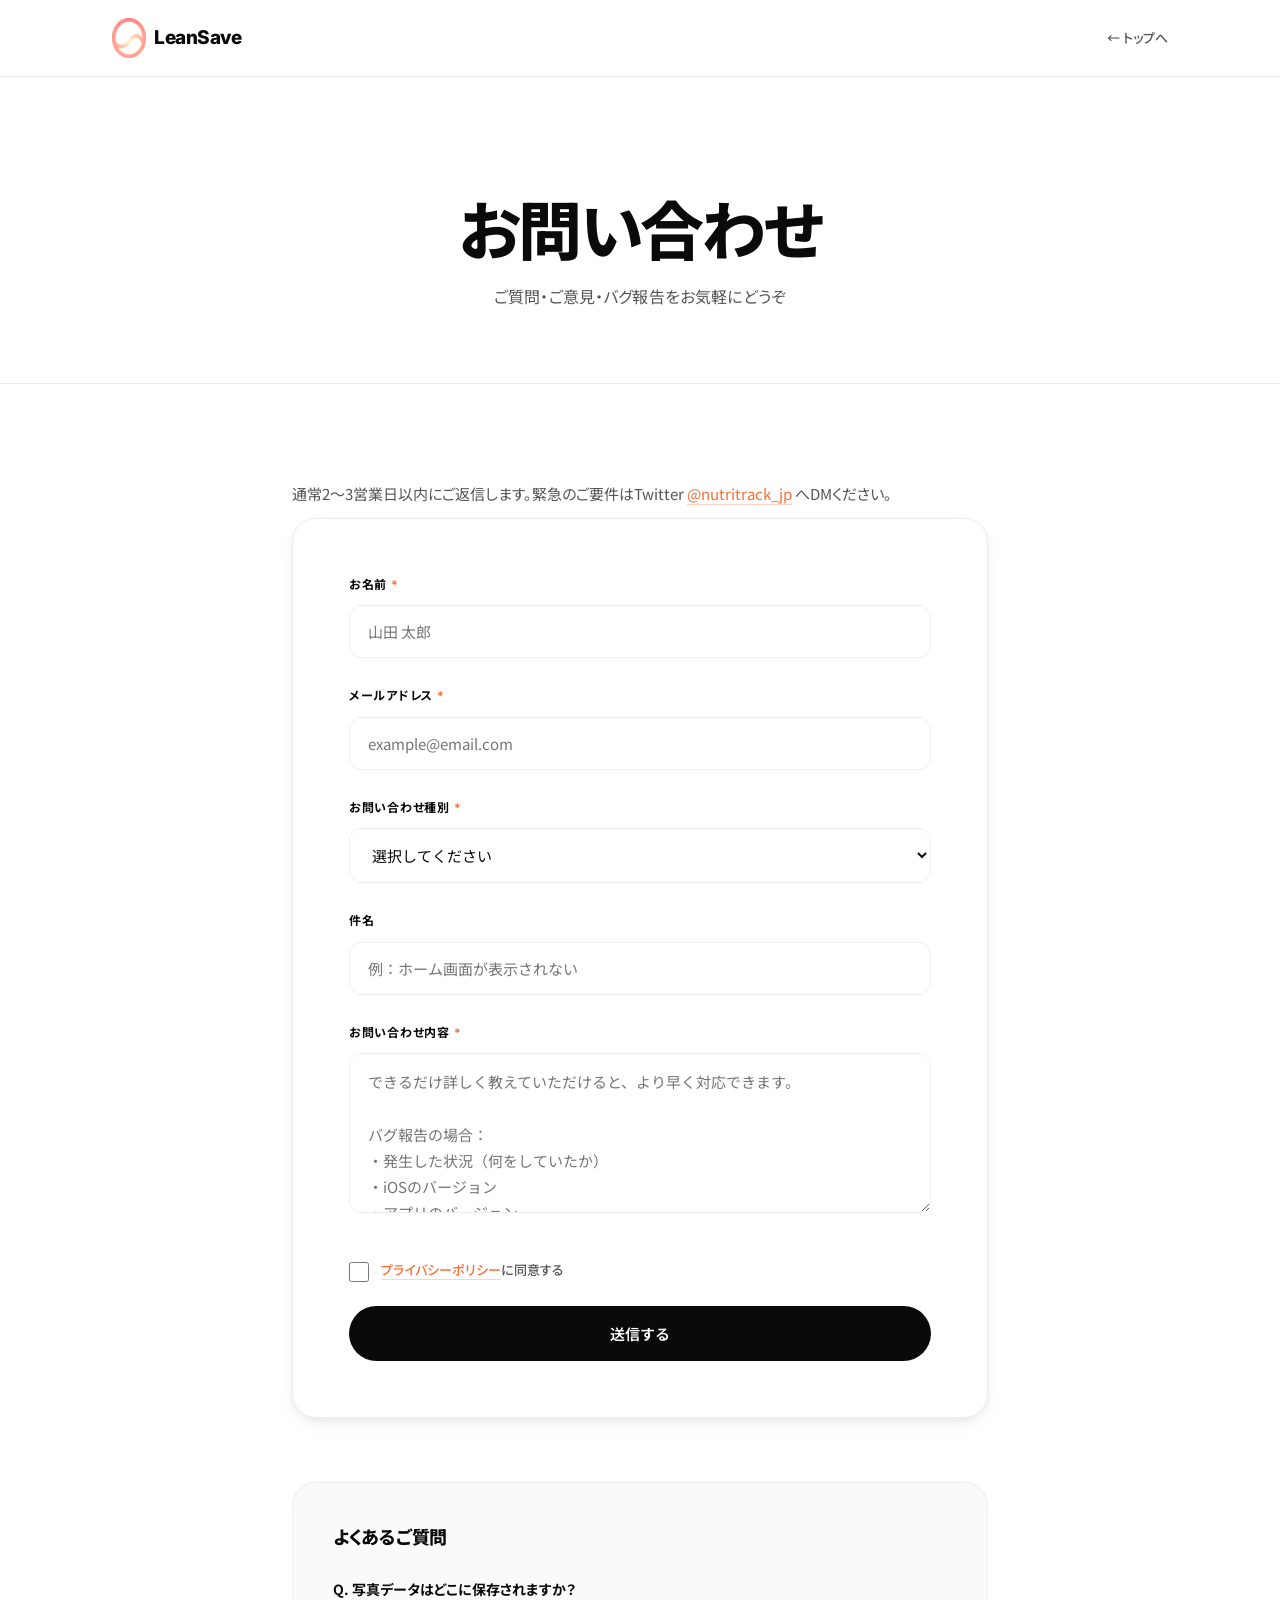
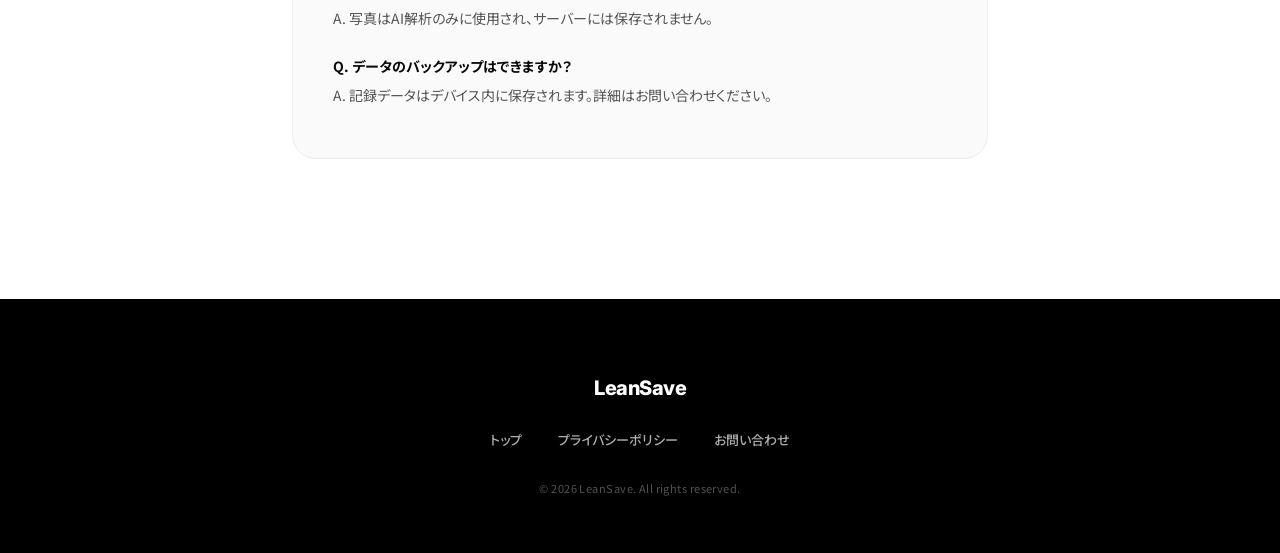
==== commit c95c1cd5: "Add logo to privacy/contact nav; increase logo size for visible oval shape" ====
--- a/contact.html
+++ b/contact.html
@@ -5,12 +5,13 @@
   <meta name="viewport" content="width=device-width, initial-scale=1.0">
   <title>お問い合わせ | LeanSave</title>
   <link rel="stylesheet" href="style.css">
+  <link rel="icon" type="image/png" href="favicon.png">
 </head>
 <body>
 
 <nav>
   <div class="inner">
-    <a href="index.html" class="nav-logo">LeanSave</a>
+    <a href="index.html" class="nav-logo"><img src="logo.png" alt="LeanSave" class="nav-logo-img">LeanSave</a>
     <a href="index.html" class="nav-back">← トップへ</a>
   </div>
 </nav>
--- a/style.css
+++ b/style.css
@@ -104,17 +104,18 @@
   gap: 8px;
 }
 .nav-logo-img {
-  width: 28px;
-  height: 28px;
+  height: 40px;
+  width: 34px;
   object-fit: contain;
+  flex-shrink: 0;
 }
 .nav-logo:hover { opacity: 1; }
 .footer-logo-img {
-  width: 32px;
-  height: 32px;
+  height: 36px;
+  width: 31px;
   object-fit: contain;
-  display: block;
-  margin: 0 auto 8px;
+  display: inline-block;
+  margin-bottom: 8px;
 }
 .nav-back {
   font-size: 13px;
